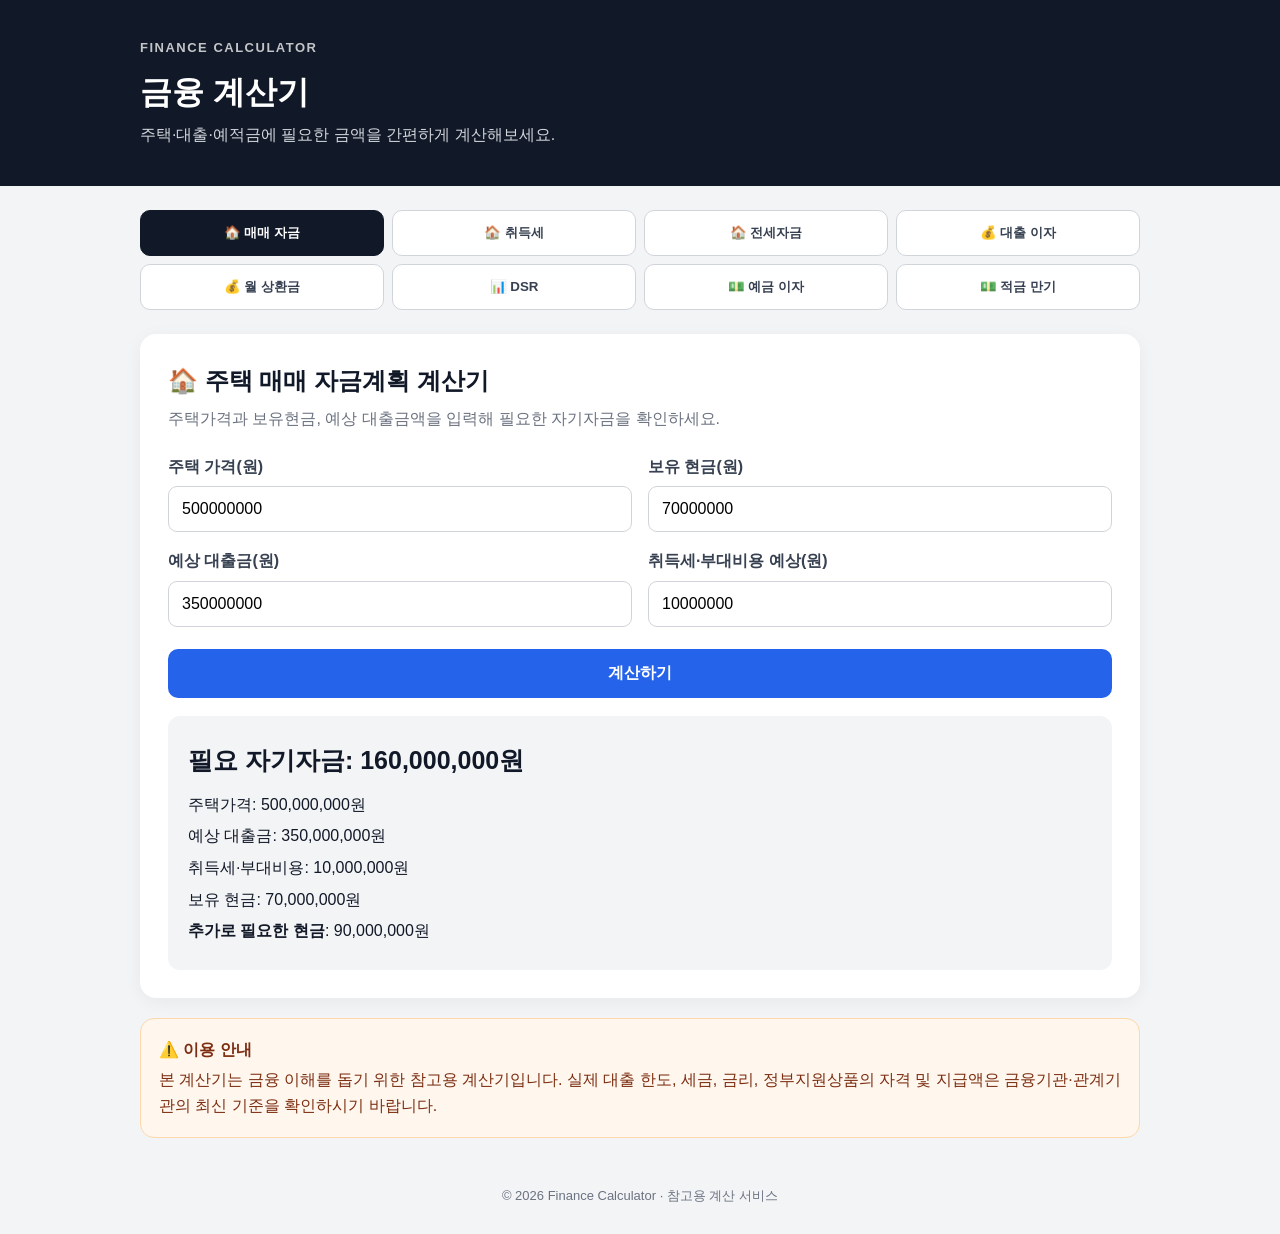
==== index.html @ c2bbce3e "Add files via upload" ====
<!DOCTYPE html>
<html lang="ko">
<head>
<meta charset="UTF-8">
<meta name="viewport" content="width=device-width, initial-scale=1.0">
<meta name="description" content="주택 매매 자금계획, 취득세, 전세자금, 대출이자, 월상환금, DSR, 예금이자, 적금 만기 계산기">
<meta name="theme-color" content="#111827">
<title>금융 계산기 | 주택·대출·예적금 계산</title>
<link rel="stylesheet" href="style.css">
</head>
<body>
<header>
  <div class="wrap">
    <div class="brand">FINANCE CALCULATOR</div>
    <h1>금융 계산기</h1>
    <p>주택·대출·예적금에 필요한 금액을 간편하게 계산해보세요.</p>
  </div>
</header>

<main class="wrap">
  <nav class="tabs" aria-label="계산기 메뉴">
    <button class="tab active" data-target="home">🏠 매매 자금</button>
    <button class="tab" data-target="tax">🏠 취득세</button>
    <button class="tab" data-target="jeonse">🏠 전세자금</button>
    <button class="tab" data-target="interest">💰 대출 이자</button>
    <button class="tab" data-target="payment">💰 월 상환금</button>
    <button class="tab" data-target="dsr">📊 DSR</button>
    <button class="tab" data-target="deposit">💵 예금 이자</button>
    <button class="tab" data-target="saving">💵 적금 만기</button>
  </nav>

  <section id="home" class="panel active">
    <h2>🏠 주택 매매 자금계획 계산기</h2>
    <p class="hint">주택가격과 보유현금, 예상 대출금액을 입력해 필요한 자기자금을 확인하세요.</p>
    <div class="grid">
      <label>주택 가격(원)<input id="homePrice" type="number" value="500000000"></label>
      <label>보유 현금(원)<input id="homeCash" type="number" value="70000000"></label>
      <label>예상 대출금(원)<input id="homeLoan" type="number" value="350000000"></label>
      <label>취득세·부대비용 예상(원)<input id="homeCost" type="number" value="10000000"></label>
    </div>
    <button class="calc" onclick="calcHome()">계산하기</button>
    <div id="homeResult" class="result"></div>
  </section>

  <section id="tax" class="panel">
    <h2>🏠 취득세 계산기</h2>
    <p class="hint">주택 매매가격을 기준으로 단순 예상 취득세를 계산합니다. 실제 세액은 주택 수·지역·감면 등에 따라 달라질 수 있습니다.</p>
    <div class="grid">
      <label>주택 가격(원)<input id="taxPrice" type="number" value="500000000"></label>
      <label>적용 세율(%)<input id="taxRate" type="number" step="0.01" value="1"></label>
    </div>
    <button class="calc" onclick="calcTax()">계산하기</button>
    <div id="taxResult" class="result"></div>
  </section>

  <section id="jeonse" class="panel">
    <h2>🏠 전세자금 계산기</h2>
    <p class="hint">전세보증금에서 자기자금과 대출금액을 구분해 필요한 현금을 확인합니다.</p>
    <div class="grid">
      <label>전세보증금(원)<input id="jeonsePrice" type="number" value="300000000"></label>
      <label>대출 비율(%)<input id="jeonseRate" type="number" step="0.1" value="80"></label>
      <label>보유 현금(원)<input id="jeonseCash" type="number" value="70000000"></label>
    </div>
    <button class="calc" onclick="calcJeonse()">계산하기</button>
    <div id="jeonseResult" class="result"></div>
  </section>

  <section id="interest" class="panel">
    <h2>💰 대출 이자 계산기</h2>
    <p class="hint">원금에 연이율을 적용한 단순 연간·월간 이자를 계산합니다.</p>
    <div class="grid">
      <label>대출금(원)<input id="interestLoan" type="number" value="100000000"></label>
      <label>연이율(%)<input id="interestRate" type="number" step="0.01" value="4"></label>
    </div>
    <button class="calc" onclick="calcInterest()">계산하기</button>
    <div id="interestResult" class="result"></div>
  </section>

  <section id="payment" class="panel">
    <h2>💰 월 상환금 계산기</h2>
    <p class="hint">원리금균등상환 기준 예상 월 상환액을 계산합니다.</p>
    <div class="grid">
      <label>대출금(원)<input id="payLoan" type="number" value="300000000"></label>
      <label>연이율(%)<input id="payRate" type="number" step="0.01" value="4"></label>
      <label>상환기간(년)<input id="payYears" type="number" value="30"></label>
    </div>
    <button class="calc" onclick="calcPayment()">계산하기</button>
    <div id="paymentResult" class="result"></div>
  </section>

  <section id="dsr" class="panel">
    <h2>📊 DSR 계산기</h2>
    <p class="hint">연소득 대비 연간 원리금 상환액 비율을 계산합니다.</p>
    <div class="grid">
      <label>연소득(원)<input id="dsrIncome" type="number" value="40000000"></label>
      <label>현재 대출 연간 원리금(원)<input id="dsrExisting" type="number" value="3000000"></label>
      <label>신규 대출 연간 원리금(원)<input id="dsrNew" type="number" value="9000000"></label>
    </div>
    <button class="calc" onclick="calcDSR()">계산하기</button>
    <div id="dsrResult" class="result"></div>
  </section>

  <section id="deposit" class="panel">
    <h2>💵 예금 이자 계산기</h2>
    <p class="hint">예치금과 기간, 금리를 입력해 세전·세후 예상 이자를 계산합니다. 일반과세 15.4%를 적용합니다.</p>
    <div class="grid">
      <label>예치금(원)<input id="depPrincipal" type="number" value="10000000"></label>
      <label>연이율(%)<input id="depRate" type="number" step="0.01" value="3"></label>
      <label>예치기간(개월)<input id="depMonths" type="number" value="12"></label>
    </div>
    <button class="calc" onclick="calcDeposit()">계산하기</button>
    <div id="depositResult" class="result"></div>
  </section>

  <section id="saving" class="panel">
    <h2>💵 적금 만기 계산기</h2>
    <p class="hint">매월 같은 금액을 납입하는 월 적립식 적금의 예상 만기금액을 계산합니다.</p>
    <div class="grid">
      <label>월 납입액(원)<input id="saveMonthly" type="number" value="500000"></label>
      <label>연이율(%)<input id="saveRate" type="number" step="0.01" value="4"></label>
      <label>기간(개월)<input id="saveMonths" type="number" value="12"></label>
    </div>
    <button class="calc" onclick="calcSaving()">계산하기</button>
    <div id="savingResult" class="result"></div>
  </section>

  <section class="notice">
    <strong>⚠️ 이용 안내</strong>
    <p>본 계산기는 금융 이해를 돕기 위한 참고용 계산기입니다. 실제 대출 한도, 세금, 금리, 정부지원상품의 자격 및 지급액은 금융기관·관계기관의 최신 기준을 확인하시기 바랍니다.</p>
  </section>
</main>

<footer>
  <div class="wrap">© 2026 Finance Calculator · 참고용 계산 서비스</div>
</footer>
<script src="script.js"></script>
</body>
</html>
---- style.css ----
*{box-sizing:border-box}body{margin:0;font-family:-apple-system,BlinkMacSystemFont,"Segoe UI","Noto Sans KR",sans-serif;background:#f3f4f6;color:#111827;line-height:1.6}header{background:#111827;color:#fff;padding:38px 20px}.wrap{max-width:1000px;margin:auto}.brand{font-size:13px;font-weight:800;letter-spacing:1.5px;opacity:.75}h1{font-size:32px;margin:8px 0 4px}header p{margin:0;color:#d1d5db}.tabs{display:grid;grid-template-columns:repeat(4,1fr);gap:8px;margin:24px 0}.tab{border:1px solid #d1d5db;background:#fff;padding:13px 8px;border-radius:10px;font-weight:700;cursor:pointer;color:#374151}.tab:hover,.tab.active{background:#111827;color:#fff;border-color:#111827}.panel{display:none;background:#fff;border-radius:16px;padding:28px;box-shadow:0 4px 18px rgba(0,0,0,.05);margin-bottom:18px}.panel.active{display:block}h2{margin:0 0 6px;font-size:24px}.hint{color:#6b7280;margin-top:0}.grid{display:grid;grid-template-columns:repeat(2,1fr);gap:16px;margin:22px 0}label{font-weight:700;color:#374151}input{display:block;width:100%;margin-top:7px;padding:13px;border:1px solid #d1d5db;border-radius:9px;font-size:16px;background:#fff}.calc{width:100%;padding:14px;border:0;border-radius:10px;background:#2563eb;color:#fff;font-size:16px;font-weight:800;cursor:pointer}.calc:hover{opacity:.9}.result{margin-top:18px;padding:20px;border-radius:12px;background:#f3f4f6;min-height:50px}.result .big{font-size:25px;font-weight:900;margin:4px 0 12px}.result p{margin:6px 0}.notice{background:#fff7ed;border:1px solid #fed7aa;border-radius:14px;padding:18px;margin:20px 0;color:#7c2d12}.notice p{margin:5px 0 0}footer{padding:28px 20px;text-align:center;color:#6b7280;font-size:13px}@media(max-width:700px){h1{font-size:27px}.tabs{grid-template-columns:repeat(2,1fr)}.panel{padding:20px}.grid{grid-template-columns:1fr}h2{font-size:21px}.tab{font-size:13px}}
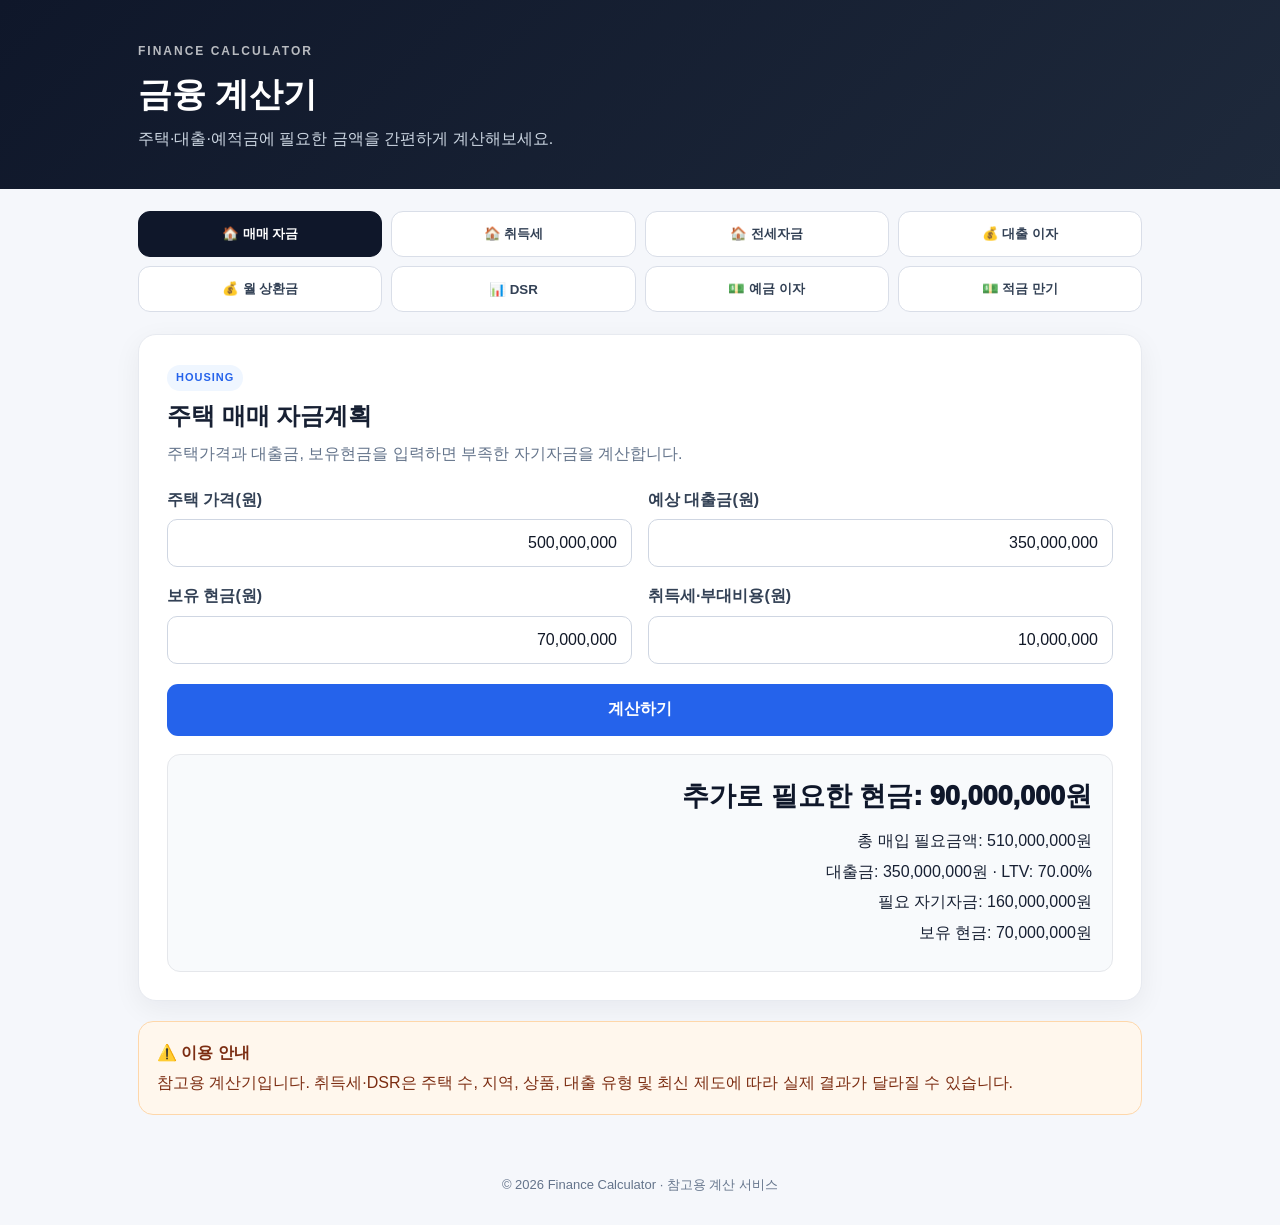
==== commit f6f556d4: "Add files via upload" ====
--- a/index.html
+++ b/index.html
@@ -1,138 +1,12 @@
-<!DOCTYPE html>
-<html lang="ko">
-<head>
-<meta charset="UTF-8">
-<meta name="viewport" content="width=device-width, initial-scale=1.0">
-<meta name="description" content="주택 매매 자금계획, 취득세, 전세자금, 대출이자, 월상환금, DSR, 예금이자, 적금 만기 계산기">
-<meta name="theme-color" content="#111827">
-<title>금융 계산기 | 주택·대출·예적금 계산</title>
-<link rel="stylesheet" href="style.css">
-</head>
-<body>
-<header>
-  <div class="wrap">
-    <div class="brand">FINANCE CALCULATOR</div>
-    <h1>금융 계산기</h1>
-    <p>주택·대출·예적금에 필요한 금액을 간편하게 계산해보세요.</p>
-  </div>
-</header>
-
-<main class="wrap">
-  <nav class="tabs" aria-label="계산기 메뉴">
-    <button class="tab active" data-target="home">🏠 매매 자금</button>
-    <button class="tab" data-target="tax">🏠 취득세</button>
-    <button class="tab" data-target="jeonse">🏠 전세자금</button>
-    <button class="tab" data-target="interest">💰 대출 이자</button>
-    <button class="tab" data-target="payment">💰 월 상환금</button>
-    <button class="tab" data-target="dsr">📊 DSR</button>
-    <button class="tab" data-target="deposit">💵 예금 이자</button>
-    <button class="tab" data-target="saving">💵 적금 만기</button>
-  </nav>
-
-  <section id="home" class="panel active">
-    <h2>🏠 주택 매매 자금계획 계산기</h2>
-    <p class="hint">주택가격과 보유현금, 예상 대출금액을 입력해 필요한 자기자금을 확인하세요.</p>
-    <div class="grid">
-      <label>주택 가격(원)<input id="homePrice" type="number" value="500000000"></label>
-      <label>보유 현금(원)<input id="homeCash" type="number" value="70000000"></label>
-      <label>예상 대출금(원)<input id="homeLoan" type="number" value="350000000"></label>
-      <label>취득세·부대비용 예상(원)<input id="homeCost" type="number" value="10000000"></label>
-    </div>
-    <button class="calc" onclick="calcHome()">계산하기</button>
-    <div id="homeResult" class="result"></div>
-  </section>
-
-  <section id="tax" class="panel">
-    <h2>🏠 취득세 계산기</h2>
-    <p class="hint">주택 매매가격을 기준으로 단순 예상 취득세를 계산합니다. 실제 세액은 주택 수·지역·감면 등에 따라 달라질 수 있습니다.</p>
-    <div class="grid">
-      <label>주택 가격(원)<input id="taxPrice" type="number" value="500000000"></label>
-      <label>적용 세율(%)<input id="taxRate" type="number" step="0.01" value="1"></label>
-    </div>
-    <button class="calc" onclick="calcTax()">계산하기</button>
-    <div id="taxResult" class="result"></div>
-  </section>
-
-  <section id="jeonse" class="panel">
-    <h2>🏠 전세자금 계산기</h2>
-    <p class="hint">전세보증금에서 자기자금과 대출금액을 구분해 필요한 현금을 확인합니다.</p>
-    <div class="grid">
-      <label>전세보증금(원)<input id="jeonsePrice" type="number" value="300000000"></label>
-      <label>대출 비율(%)<input id="jeonseRate" type="number" step="0.1" value="80"></label>
-      <label>보유 현금(원)<input id="jeonseCash" type="number" value="70000000"></label>
-    </div>
-    <button class="calc" onclick="calcJeonse()">계산하기</button>
-    <div id="jeonseResult" class="result"></div>
-  </section>
-
-  <section id="interest" class="panel">
-    <h2>💰 대출 이자 계산기</h2>
-    <p class="hint">원금에 연이율을 적용한 단순 연간·월간 이자를 계산합니다.</p>
-    <div class="grid">
-      <label>대출금(원)<input id="interestLoan" type="number" value="100000000"></label>
-      <label>연이율(%)<input id="interestRate" type="number" step="0.01" value="4"></label>
-    </div>
-    <button class="calc" onclick="calcInterest()">계산하기</button>
-    <div id="interestResult" class="result"></div>
-  </section>
-
-  <section id="payment" class="panel">
-    <h2>💰 월 상환금 계산기</h2>
-    <p class="hint">원리금균등상환 기준 예상 월 상환액을 계산합니다.</p>
-    <div class="grid">
-      <label>대출금(원)<input id="payLoan" type="number" value="300000000"></label>
-      <label>연이율(%)<input id="payRate" type="number" step="0.01" value="4"></label>
-      <label>상환기간(년)<input id="payYears" type="number" value="30"></label>
-    </div>
-    <button class="calc" onclick="calcPayment()">계산하기</button>
-    <div id="paymentResult" class="result"></div>
-  </section>
-
-  <section id="dsr" class="panel">
-    <h2>📊 DSR 계산기</h2>
-    <p class="hint">연소득 대비 연간 원리금 상환액 비율을 계산합니다.</p>
-    <div class="grid">
-      <label>연소득(원)<input id="dsrIncome" type="number" value="40000000"></label>
-      <label>현재 대출 연간 원리금(원)<input id="dsrExisting" type="number" value="3000000"></label>
-      <label>신규 대출 연간 원리금(원)<input id="dsrNew" type="number" value="9000000"></label>
-    </div>
-    <button class="calc" onclick="calcDSR()">계산하기</button>
-    <div id="dsrResult" class="result"></div>
-  </section>
-
-  <section id="deposit" class="panel">
-    <h2>💵 예금 이자 계산기</h2>
-    <p class="hint">예치금과 기간, 금리를 입력해 세전·세후 예상 이자를 계산합니다. 일반과세 15.4%를 적용합니다.</p>
-    <div class="grid">
-      <label>예치금(원)<input id="depPrincipal" type="number" value="10000000"></label>
-      <label>연이율(%)<input id="depRate" type="number" step="0.01" value="3"></label>
-      <label>예치기간(개월)<input id="depMonths" type="number" value="12"></label>
-    </div>
-    <button class="calc" onclick="calcDeposit()">계산하기</button>
-    <div id="depositResult" class="result"></div>
-  </section>
-
-  <section id="saving" class="panel">
-    <h2>💵 적금 만기 계산기</h2>
-    <p class="hint">매월 같은 금액을 납입하는 월 적립식 적금의 예상 만기금액을 계산합니다.</p>
-    <div class="grid">
-      <label>월 납입액(원)<input id="saveMonthly" type="number" value="500000"></label>
-      <label>연이율(%)<input id="saveRate" type="number" step="0.01" value="4"></label>
-      <label>기간(개월)<input id="saveMonths" type="number" value="12"></label>
-    </div>
-    <button class="calc" onclick="calcSaving()">계산하기</button>
-    <div id="savingResult" class="result"></div>
-  </section>
-
-  <section class="notice">
-    <strong>⚠️ 이용 안내</strong>
-    <p>본 계산기는 금융 이해를 돕기 위한 참고용 계산기입니다. 실제 대출 한도, 세금, 금리, 정부지원상품의 자격 및 지급액은 금융기관·관계기관의 최신 기준을 확인하시기 바랍니다.</p>
-  </section>
-</main>
-
-<footer>
-  <div class="wrap">© 2026 Finance Calculator · 참고용 계산 서비스</div>
-</footer>
-<script src="script.js"></script>
-</body>
-</html>+<!doctype html><html lang="ko"><head><meta charset="utf-8"><meta name="viewport" content="width=device-width,initial-scale=1"><meta name="description" content="주택·대출·예적금 금융 계산기"><meta name="theme-color" content="#0f172a"><title>금융 계산기 | 주택·대출·예적금</title><link rel="stylesheet" href="style.css"></head><body>
+<header><div class="wrap"><div class="eyebrow">FINANCE CALCULATOR</div><h1>금융 계산기</h1><p>주택·대출·예적금에 필요한 금액을 간편하게 계산해보세요.</p></div></header>
+<main class="wrap"><nav class="tabs"><button class="tab active" data-target="home">🏠 매매 자금</button><button class="tab" data-target="tax">🏠 취득세</button><button class="tab" data-target="jeonse">🏠 전세자금</button><button class="tab" data-target="interest">💰 대출 이자</button><button class="tab" data-target="payment">💰 월 상환금</button><button class="tab" data-target="dsr">📊 DSR</button><button class="tab" data-target="deposit">💵 예금 이자</button><button class="tab" data-target="saving">💵 적금 만기</button></nav>
+<section id="home" class="panel active"><span class="tag">HOUSING</span><h2>주택 매매 자금계획</h2><p class="hint">주택가격과 대출금, 보유현금을 입력하면 부족한 자기자금을 계산합니다.</p><div class="grid"><label>주택 가격(원)<input class="money" id="homePrice" value="500000000"></label><label>예상 대출금(원)<input class="money" id="homeLoan" value="350000000"></label><label>보유 현금(원)<input class="money" id="homeCash" value="70000000"></label><label>취득세·부대비용(원)<input class="money" id="homeCost" value="10000000"></label></div><button class="calc" onclick="calcHome()">계산하기</button><div id="homeResult" class="result"></div></section>
+<section id="tax" class="panel"><span class="tag">TAX</span><h2>취득세 계산기</h2><p class="hint">일반적인 1주택 유상취득 참고 계산입니다. 다주택·법인·감면·지역 등에 따라 실제 세액은 달라집니다.</p><div class="grid"><label>주택 가격(원)<input class="money" id="taxPrice" value="500000000"></label><label>전용면적<select id="taxArea"><option value="under85">85㎡ 이하</option><option value="over85">85㎡ 초과</option></select></label></div><button class="calc" onclick="calcTax()">계산하기</button><div id="taxResult" class="result"></div></section>
+<section id="jeonse" class="panel"><span class="tag">JEONSE</span><h2>전세자금 계산기</h2><p class="hint">전세보증금과 대출비율을 기준으로 자기자금과 부족한 현금을 계산합니다.</p><div class="grid"><label>전세보증금(원)<input class="money" id="jeonsePrice" value="300000000"></label><label>대출 비율(%)<input id="jeonseRate" value="80"></label><label>보유 현금(원)<input class="money" id="jeonseCash" value="70000000"></label><label>연 대출금리(%)<input id="jeonseInterestRate" value="4"></label></div><button class="calc" onclick="calcJeonse()">계산하기</button><div id="jeonseResult" class="result"></div></section>
+<section id="interest" class="panel"><span class="tag">LOAN</span><h2>대출 이자 계산기</h2><p class="hint">원금과 연이율을 기준으로 기간 이자를 계산합니다.</p><div class="grid"><label>대출금(원)<input class="money" id="interestLoan" value="100000000"></label><label>연이율(%)<input id="interestRate" value="4"></label><label>대출기간(개월)<input id="interestMonths" value="12"></label></div><button class="calc" onclick="calcInterest()">계산하기</button><div id="interestResult" class="result"></div></section>
+<section id="payment" class="panel"><span class="tag">REPAYMENT</span><h2>월 상환금 계산기</h2><p class="hint">원리금균등·원금균등 상환을 선택해 예상 월 상환액과 총이자를 비교합니다.</p><div class="grid"><label>대출금(원)<input class="money" id="payLoan" value="300000000"></label><label>연이율(%)<input id="payRate" value="4"></label><label>상환기간(년)<input id="payYears" value="30"></label><label>상환방식<select id="payMethod"><option value="equal">원리금균등</option><option value="principal">원금균등</option></select></label></div><button class="calc" onclick="calcPayment()">계산하기</button><div id="paymentResult" class="result"></div></section>
+<section id="dsr" class="panel"><span class="tag">DSR</span><h2>DSR 계산기</h2><p class="hint">연소득 대비 연간 원리금 상환액을 계산합니다. 실제 심사에서는 대출별 산정방식과 스트레스 DSR 등이 적용될 수 있습니다.</p><div class="grid"><label>연소득(원)<input class="money" id="dsrIncome" value="40000000"></label><label>기존 대출 연간 원리금(원)<input class="money" id="dsrExisting" value="3000000"></label><label>신규 대출금(원)<input class="money" id="dsrNewLoan" value="300000000"></label><label>신규 대출금리(%)<input id="dsrRate" value="4"></label><label>신규 대출기간(년)<input id="dsrYears" value="30"></label><label>스트레스 금리 가산(%p)<input id="dsrStress" value="3"></label></div><button class="calc" onclick="calcDSR()">계산하기</button><div id="dsrResult" class="result"></div></section>
+<section id="deposit" class="panel"><span class="tag">DEPOSIT</span><h2>예금 이자 계산기</h2><p class="hint">일반과세 15.4%를 가정한 세전·세후 이자를 계산합니다.</p><div class="grid"><label>예치금(원)<input class="money" id="depPrincipal" value="10000000"></label><label>연이율(%)<input id="depRate" value="3"></label><label>예치기간(개월)<input id="depMonths" value="12"></label></div><button class="calc" onclick="calcDeposit()">계산하기</button><div id="depositResult" class="result"></div></section>
+<section id="saving" class="panel"><span class="tag">SAVING</span><h2>적금 만기 계산기</h2><p class="hint">매월 같은 금액을 납입하는 정기적금의 예상 만기금액을 계산합니다.</p><div class="grid"><label>월 납입액(원)<input class="money" id="saveMonthly" value="500000"></label><label>연이율(%)<input id="saveRate" value="4"></label><label>기간(개월)<input id="saveMonths" value="12"></label></div><button class="calc" onclick="calcSaving()">계산하기</button><div id="savingResult" class="result"></div></section>
+<section class="notice"><strong>⚠️ 이용 안내</strong><p>참고용 계산기입니다. 취득세·DSR은 주택 수, 지역, 상품, 대출 유형 및 최신 제도에 따라 실제 결과가 달라질 수 있습니다.</p></section></main><footer>© 2026 Finance Calculator · 참고용 계산 서비스</footer><script src="script.js"></script></body></html>
--- a/style.css
+++ b/style.css
@@ -1 +1 @@
-*{box-sizing:border-box}body{margin:0;font-family:-apple-system,BlinkMacSystemFont,"Segoe UI","Noto Sans KR",sans-serif;background:#f3f4f6;color:#111827;line-height:1.6}header{background:#111827;color:#fff;padding:38px 20px}.wrap{max-width:1000px;margin:auto}.brand{font-size:13px;font-weight:800;letter-spacing:1.5px;opacity:.75}h1{font-size:32px;margin:8px 0 4px}header p{margin:0;color:#d1d5db}.tabs{display:grid;grid-template-columns:repeat(4,1fr);gap:8px;margin:24px 0}.tab{border:1px solid #d1d5db;background:#fff;padding:13px 8px;border-radius:10px;font-weight:700;cursor:pointer;color:#374151}.tab:hover,.tab.active{background:#111827;color:#fff;border-color:#111827}.panel{display:none;background:#fff;border-radius:16px;padding:28px;box-shadow:0 4px 18px rgba(0,0,0,.05);margin-bottom:18px}.panel.active{display:block}h2{margin:0 0 6px;font-size:24px}.hint{color:#6b7280;margin-top:0}.grid{display:grid;grid-template-columns:repeat(2,1fr);gap:16px;margin:22px 0}label{font-weight:700;color:#374151}input{display:block;width:100%;margin-top:7px;padding:13px;border:1px solid #d1d5db;border-radius:9px;font-size:16px;background:#fff}.calc{width:100%;padding:14px;border:0;border-radius:10px;background:#2563eb;color:#fff;font-size:16px;font-weight:800;cursor:pointer}.calc:hover{opacity:.9}.result{margin-top:18px;padding:20px;border-radius:12px;background:#f3f4f6;min-height:50px}.result .big{font-size:25px;font-weight:900;margin:4px 0 12px}.result p{margin:6px 0}.notice{background:#fff7ed;border:1px solid #fed7aa;border-radius:14px;padding:18px;margin:20px 0;color:#7c2d12}.notice p{margin:5px 0 0}footer{padding:28px 20px;text-align:center;color:#6b7280;font-size:13px}@media(max-width:700px){h1{font-size:27px}.tabs{grid-template-columns:repeat(2,1fr)}.panel{padding:20px}.grid{grid-template-columns:1fr}h2{font-size:21px}.tab{font-size:13px}}+*{box-sizing:border-box}body{margin:0;font-family:-apple-system,BlinkMacSystemFont,"Segoe UI","Noto Sans KR",sans-serif;background:#f5f7fb;color:#172033;line-height:1.6}.wrap{max-width:1040px;margin:auto;padding:0 18px}header{background:linear-gradient(135deg,#0f172a,#1e293b);color:#fff;padding:42px 0 38px}.eyebrow{font-size:12px;font-weight:800;letter-spacing:2px;opacity:.7}h1{font-size:34px;margin:6px 0 4px}header p{margin:0;color:#cbd5e1}.tabs{display:grid;grid-template-columns:repeat(4,1fr);gap:9px;margin:22px 0}.tab{border:1px solid #d9dee8;background:#fff;padding:13px 7px;border-radius:12px;font-weight:800;cursor:pointer;color:#334155}.tab.active,.tab:hover{background:#0f172a;color:#fff;border-color:#0f172a}.panel{display:none;background:#fff;border:1px solid #e7eaf0;border-radius:18px;padding:28px;box-shadow:0 8px 28px rgba(15,23,42,.06);margin-bottom:18px}.panel.active{display:block}.tag{display:inline-block;font-size:11px;font-weight:900;letter-spacing:1px;color:#2563eb;background:#eff6ff;border-radius:999px;padding:4px 9px;margin-bottom:6px}h2{margin:0 0 6px;font-size:24px}.hint{margin:0 0 20px;color:#64748b}.grid{display:grid;grid-template-columns:repeat(2,1fr);gap:16px}label{font-weight:800;color:#334155}input,select{display:block;width:100%;margin-top:7px;height:48px;padding:0 14px;border:1px solid #cfd6e2;border-radius:10px;font-size:16px;background:#fff;color:#111827;text-align:right}select{text-align:left}.calc{width:100%;margin-top:20px;height:52px;border:0;border-radius:11px;background:#2563eb;color:#fff;font-size:16px;font-weight:900}.result{margin-top:18px;padding:20px;border-radius:13px;background:#f8fafc;border:1px solid #e5e7eb;text-align:right}.result .big{font-size:27px;font-weight:950;color:#0f172a;margin:0 0 10px}.result p{margin:5px 0}.notice{background:#fff7ed;border:1px solid #fed7aa;border-radius:15px;padding:18px;color:#7c2d12;margin:20px 0 30px}.notice p{margin:5px 0 0}footer{text-align:center;color:#64748b;font-size:13px;padding:30px 18px}@media(max-width:700px){.wrap{padding:0 13px}.tabs{grid-template-columns:repeat(2,1fr)}.panel{padding:20px}.grid{grid-template-columns:1fr}h1{font-size:28px}h2{font-size:21px}.result .big{font-size:24px}}
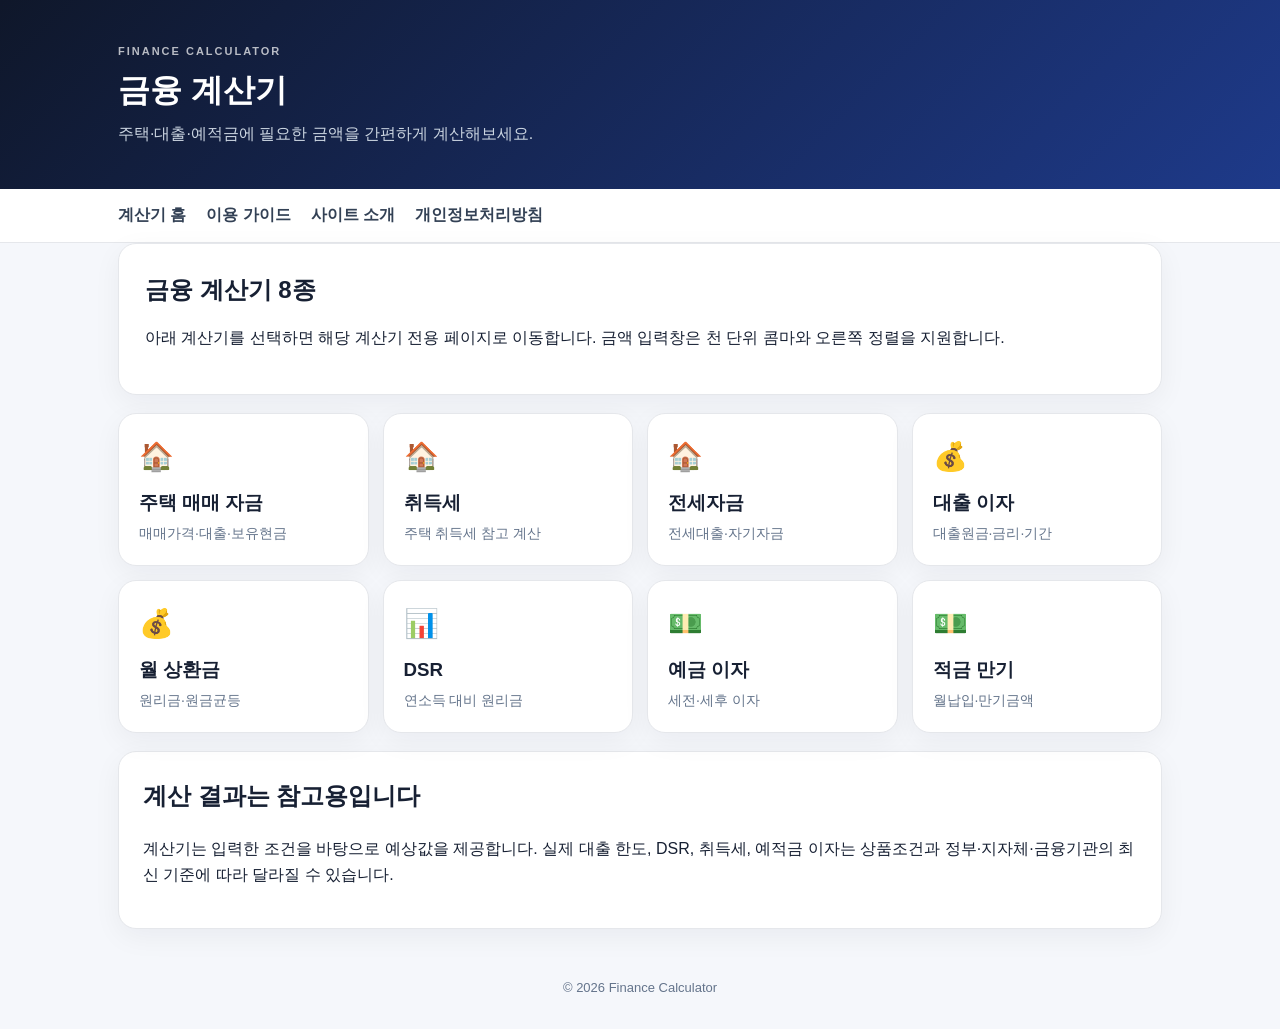
==== commit b6578793: "Add files via upload" ====
--- a/index.html
+++ b/index.html
@@ -1,12 +1,16 @@
-<!doctype html><html lang="ko"><head><meta charset="utf-8"><meta name="viewport" content="width=device-width,initial-scale=1"><meta name="description" content="주택·대출·예적금 금융 계산기"><meta name="theme-color" content="#0f172a"><title>금융 계산기 | 주택·대출·예적금</title><link rel="stylesheet" href="style.css"></head><body>
+<!doctype html><html lang="ko"><head><meta charset="utf-8"><meta name="viewport" content="width=device-width,initial-scale=1"><meta name="description" content="주택, 대출, 전세, 예금, 적금 금융 계산기 8종"><title>금융 계산기 8종 | Finance Calculator</title><link rel="stylesheet" href="style.css"></head><body>
 <header><div class="wrap"><div class="eyebrow">FINANCE CALCULATOR</div><h1>금융 계산기</h1><p>주택·대출·예적금에 필요한 금액을 간편하게 계산해보세요.</p></div></header>
-<main class="wrap"><nav class="tabs"><button class="tab active" data-target="home">🏠 매매 자금</button><button class="tab" data-target="tax">🏠 취득세</button><button class="tab" data-target="jeonse">🏠 전세자금</button><button class="tab" data-target="interest">💰 대출 이자</button><button class="tab" data-target="payment">💰 월 상환금</button><button class="tab" data-target="dsr">📊 DSR</button><button class="tab" data-target="deposit">💵 예금 이자</button><button class="tab" data-target="saving">💵 적금 만기</button></nav>
-<section id="home" class="panel active"><span class="tag">HOUSING</span><h2>주택 매매 자금계획</h2><p class="hint">주택가격과 대출금, 보유현금을 입력하면 부족한 자기자금을 계산합니다.</p><div class="grid"><label>주택 가격(원)<input class="money" id="homePrice" value="500000000"></label><label>예상 대출금(원)<input class="money" id="homeLoan" value="350000000"></label><label>보유 현금(원)<input class="money" id="homeCash" value="70000000"></label><label>취득세·부대비용(원)<input class="money" id="homeCost" value="10000000"></label></div><button class="calc" onclick="calcHome()">계산하기</button><div id="homeResult" class="result"></div></section>
-<section id="tax" class="panel"><span class="tag">TAX</span><h2>취득세 계산기</h2><p class="hint">일반적인 1주택 유상취득 참고 계산입니다. 다주택·법인·감면·지역 등에 따라 실제 세액은 달라집니다.</p><div class="grid"><label>주택 가격(원)<input class="money" id="taxPrice" value="500000000"></label><label>전용면적<select id="taxArea"><option value="under85">85㎡ 이하</option><option value="over85">85㎡ 초과</option></select></label></div><button class="calc" onclick="calcTax()">계산하기</button><div id="taxResult" class="result"></div></section>
-<section id="jeonse" class="panel"><span class="tag">JEONSE</span><h2>전세자금 계산기</h2><p class="hint">전세보증금과 대출비율을 기준으로 자기자금과 부족한 현금을 계산합니다.</p><div class="grid"><label>전세보증금(원)<input class="money" id="jeonsePrice" value="300000000"></label><label>대출 비율(%)<input id="jeonseRate" value="80"></label><label>보유 현금(원)<input class="money" id="jeonseCash" value="70000000"></label><label>연 대출금리(%)<input id="jeonseInterestRate" value="4"></label></div><button class="calc" onclick="calcJeonse()">계산하기</button><div id="jeonseResult" class="result"></div></section>
-<section id="interest" class="panel"><span class="tag">LOAN</span><h2>대출 이자 계산기</h2><p class="hint">원금과 연이율을 기준으로 기간 이자를 계산합니다.</p><div class="grid"><label>대출금(원)<input class="money" id="interestLoan" value="100000000"></label><label>연이율(%)<input id="interestRate" value="4"></label><label>대출기간(개월)<input id="interestMonths" value="12"></label></div><button class="calc" onclick="calcInterest()">계산하기</button><div id="interestResult" class="result"></div></section>
-<section id="payment" class="panel"><span class="tag">REPAYMENT</span><h2>월 상환금 계산기</h2><p class="hint">원리금균등·원금균등 상환을 선택해 예상 월 상환액과 총이자를 비교합니다.</p><div class="grid"><label>대출금(원)<input class="money" id="payLoan" value="300000000"></label><label>연이율(%)<input id="payRate" value="4"></label><label>상환기간(년)<input id="payYears" value="30"></label><label>상환방식<select id="payMethod"><option value="equal">원리금균등</option><option value="principal">원금균등</option></select></label></div><button class="calc" onclick="calcPayment()">계산하기</button><div id="paymentResult" class="result"></div></section>
-<section id="dsr" class="panel"><span class="tag">DSR</span><h2>DSR 계산기</h2><p class="hint">연소득 대비 연간 원리금 상환액을 계산합니다. 실제 심사에서는 대출별 산정방식과 스트레스 DSR 등이 적용될 수 있습니다.</p><div class="grid"><label>연소득(원)<input class="money" id="dsrIncome" value="40000000"></label><label>기존 대출 연간 원리금(원)<input class="money" id="dsrExisting" value="3000000"></label><label>신규 대출금(원)<input class="money" id="dsrNewLoan" value="300000000"></label><label>신규 대출금리(%)<input id="dsrRate" value="4"></label><label>신규 대출기간(년)<input id="dsrYears" value="30"></label><label>스트레스 금리 가산(%p)<input id="dsrStress" value="3"></label></div><button class="calc" onclick="calcDSR()">계산하기</button><div id="dsrResult" class="result"></div></section>
-<section id="deposit" class="panel"><span class="tag">DEPOSIT</span><h2>예금 이자 계산기</h2><p class="hint">일반과세 15.4%를 가정한 세전·세후 이자를 계산합니다.</p><div class="grid"><label>예치금(원)<input class="money" id="depPrincipal" value="10000000"></label><label>연이율(%)<input id="depRate" value="3"></label><label>예치기간(개월)<input id="depMonths" value="12"></label></div><button class="calc" onclick="calcDeposit()">계산하기</button><div id="depositResult" class="result"></div></section>
-<section id="saving" class="panel"><span class="tag">SAVING</span><h2>적금 만기 계산기</h2><p class="hint">매월 같은 금액을 납입하는 정기적금의 예상 만기금액을 계산합니다.</p><div class="grid"><label>월 납입액(원)<input class="money" id="saveMonthly" value="500000"></label><label>연이율(%)<input id="saveRate" value="4"></label><label>기간(개월)<input id="saveMonths" value="12"></label></div><button class="calc" onclick="calcSaving()">계산하기</button><div id="savingResult" class="result"></div></section>
-<section class="notice"><strong>⚠️ 이용 안내</strong><p>참고용 계산기입니다. 취득세·DSR은 주택 수, 지역, 상품, 대출 유형 및 최신 제도에 따라 실제 결과가 달라질 수 있습니다.</p></section></main><footer>© 2026 Finance Calculator · 참고용 계산 서비스</footer><script src="script.js"></script></body></html>
+<nav><div class="wrap"><a href="index.html">계산기 홈</a><a href="guide.html">이용 가이드</a><a href="about.html">사이트 소개</a><a href="privacy.html">개인정보처리방침</a></div></nav>
+<main class="wrap"><section class="hero"><h2>금융 계산기 8종</h2><p>아래 계산기를 선택하면 해당 계산기 전용 페이지로 이동합니다. 금액 입력창은 천 단위 콤마와 오른쪽 정렬을 지원합니다.</p></section>
+<div class="cards">
+<a class="card" href="home.html"><div class="icon">🏠</div><h3>주택 매매 자금</h3><p>매매가격·대출·보유현금</p></a>
+<a class="card" href="tax.html"><div class="icon">🏠</div><h3>취득세</h3><p>주택 취득세 참고 계산</p></a>
+<a class="card" href="jeonse.html"><div class="icon">🏠</div><h3>전세자금</h3><p>전세대출·자기자금</p></a>
+<a class="card" href="loan.html"><div class="icon">💰</div><h3>대출 이자</h3><p>대출원금·금리·기간</p></a>
+<a class="card" href="payment.html"><div class="icon">💰</div><h3>월 상환금</h3><p>원리금·원금균등</p></a>
+<a class="card" href="dsr.html"><div class="icon">📊</div><h3>DSR</h3><p>연소득 대비 원리금</p></a>
+<a class="card" href="deposit.html"><div class="icon">💵</div><h3>예금 이자</h3><p>세전·세후 이자</p></a>
+<a class="card" href="saving.html"><div class="icon">💵</div><h3>적금 만기</h3><p>월납입·만기금액</p></a>
+</div>
+<section class="info" style="margin-top:18px"><h2>계산 결과는 참고용입니다</h2><p>계산기는 입력한 조건을 바탕으로 예상값을 제공합니다. 실제 대출 한도, DSR, 취득세, 예적금 이자는 상품조건과 정부·지자체·금융기관의 최신 기준에 따라 달라질 수 있습니다.</p></section></main>
+<footer>© 2026 Finance Calculator</footer></body></html>
--- a/style.css
+++ b/style.css
@@ -1 +1,36 @@
-*{box-sizing:border-box}body{margin:0;font-family:-apple-system,BlinkMacSystemFont,"Segoe UI","Noto Sans KR",sans-serif;background:#f5f7fb;color:#172033;line-height:1.6}.wrap{max-width:1040px;margin:auto;padding:0 18px}header{background:linear-gradient(135deg,#0f172a,#1e293b);color:#fff;padding:42px 0 38px}.eyebrow{font-size:12px;font-weight:800;letter-spacing:2px;opacity:.7}h1{font-size:34px;margin:6px 0 4px}header p{margin:0;color:#cbd5e1}.tabs{display:grid;grid-template-columns:repeat(4,1fr);gap:9px;margin:22px 0}.tab{border:1px solid #d9dee8;background:#fff;padding:13px 7px;border-radius:12px;font-weight:800;cursor:pointer;color:#334155}.tab.active,.tab:hover{background:#0f172a;color:#fff;border-color:#0f172a}.panel{display:none;background:#fff;border:1px solid #e7eaf0;border-radius:18px;padding:28px;box-shadow:0 8px 28px rgba(15,23,42,.06);margin-bottom:18px}.panel.active{display:block}.tag{display:inline-block;font-size:11px;font-weight:900;letter-spacing:1px;color:#2563eb;background:#eff6ff;border-radius:999px;padding:4px 9px;margin-bottom:6px}h2{margin:0 0 6px;font-size:24px}.hint{margin:0 0 20px;color:#64748b}.grid{display:grid;grid-template-columns:repeat(2,1fr);gap:16px}label{font-weight:800;color:#334155}input,select{display:block;width:100%;margin-top:7px;height:48px;padding:0 14px;border:1px solid #cfd6e2;border-radius:10px;font-size:16px;background:#fff;color:#111827;text-align:right}select{text-align:left}.calc{width:100%;margin-top:20px;height:52px;border:0;border-radius:11px;background:#2563eb;color:#fff;font-size:16px;font-weight:900}.result{margin-top:18px;padding:20px;border-radius:13px;background:#f8fafc;border:1px solid #e5e7eb;text-align:right}.result .big{font-size:27px;font-weight:950;color:#0f172a;margin:0 0 10px}.result p{margin:5px 0}.notice{background:#fff7ed;border:1px solid #fed7aa;border-radius:15px;padding:18px;color:#7c2d12;margin:20px 0 30px}.notice p{margin:5px 0 0}footer{text-align:center;color:#64748b;font-size:13px;padding:30px 18px}@media(max-width:700px){.wrap{padding:0 13px}.tabs{grid-template-columns:repeat(2,1fr)}.panel{padding:20px}.grid{grid-template-columns:1fr}h1{font-size:28px}h2{font-size:21px}.result .big{font-size:24px}}
+
+*{box-sizing:border-box}
+body{margin:0;background:#f5f7fb;color:#172033;font-family:-apple-system,BlinkMacSystemFont,"Segoe UI","Noto Sans KR",sans-serif;line-height:1.65}
+.wrap{max-width:1080px;margin:auto;padding:0 18px}
+header{background:linear-gradient(135deg,#0f172a,#1e3a8a);color:#fff;padding:42px 0}
+header h1{margin:4px 0;font-size:32px}
+header p{margin:0;color:#cbd5e1}
+.eyebrow{font-size:11px;letter-spacing:2px;opacity:.7;font-weight:800}
+nav{background:#fff;border-bottom:1px solid #e5e7eb}
+nav .wrap{display:flex;gap:20px;overflow:auto}
+nav a{padding:13px 0;white-space:nowrap;color:#334155;text-decoration:none;font-weight:800}
+main{padding:25px 0 40px}
+.hero,.card,.calculator,.info,.notice{background:#fff;border:1px solid #e5e7eb;border-radius:18px;box-shadow:0 8px 28px rgba(15,23,42,.05)}
+.hero{padding:26px;margin-bottom:18px}
+.hero h2{margin:0 0 5px}
+.cards{display:grid;grid-template-columns:repeat(4,1fr);gap:14px}
+.card{padding:20px;text-decoration:none;color:inherit;transition:.15s}
+.card:hover{transform:translateY(-2px);box-shadow:0 12px 30px rgba(15,23,42,.1)}
+.icon{font-size:28px}.card h3{margin:8px 0 3px}.card p{margin:0;color:#64748b;font-size:14px}
+.calculator{padding:26px;margin-bottom:18px}
+.tag{display:inline-block;padding:3px 9px;border-radius:999px;background:#eff6ff;color:#2563eb;font-size:11px;font-weight:900;letter-spacing:1px}
+.calculator h2{margin:7px 0 5px}.hint{color:#64748b;margin-top:0}
+.grid{display:grid;grid-template-columns:repeat(2,1fr);gap:15px}
+label{font-weight:800;color:#334155}
+input,select{width:100%;height:48px;margin-top:6px;border:1px solid #cbd5e1;border-radius:10px;padding:0 13px;font-size:16px;text-align:right;background:#fff}
+select{text-align:left}
+.calc{width:100%;height:52px;margin-top:18px;border:0;border-radius:11px;background:#2563eb;color:#fff;font-weight:900;font-size:16px;cursor:pointer}
+.result{margin-top:18px;padding:18px;border-radius:12px;background:#f8fafc;border:1px solid #e2e8f0;text-align:right}
+.result .big{font-size:25px;font-weight:950}
+.result p{margin:5px 0}
+.info{padding:24px;margin-bottom:18px}.info h2{margin-top:0}
+.notice{padding:18px;background:#fff7ed;border-color:#fed7aa;color:#7c2d12}
+footer{text-align:center;padding:30px 18px;color:#64748b;font-size:13px}
+.back{display:inline-block;margin-bottom:15px;color:#2563eb;text-decoration:none;font-weight:800}
+@media(max-width:760px){.cards{grid-template-columns:repeat(2,1fr)}.grid{grid-template-columns:1fr}.calculator{padding:20px}.hero{padding:20px}header{padding:32px 0}}
+@media(max-width:420px){.cards{grid-template-columns:1fr}}
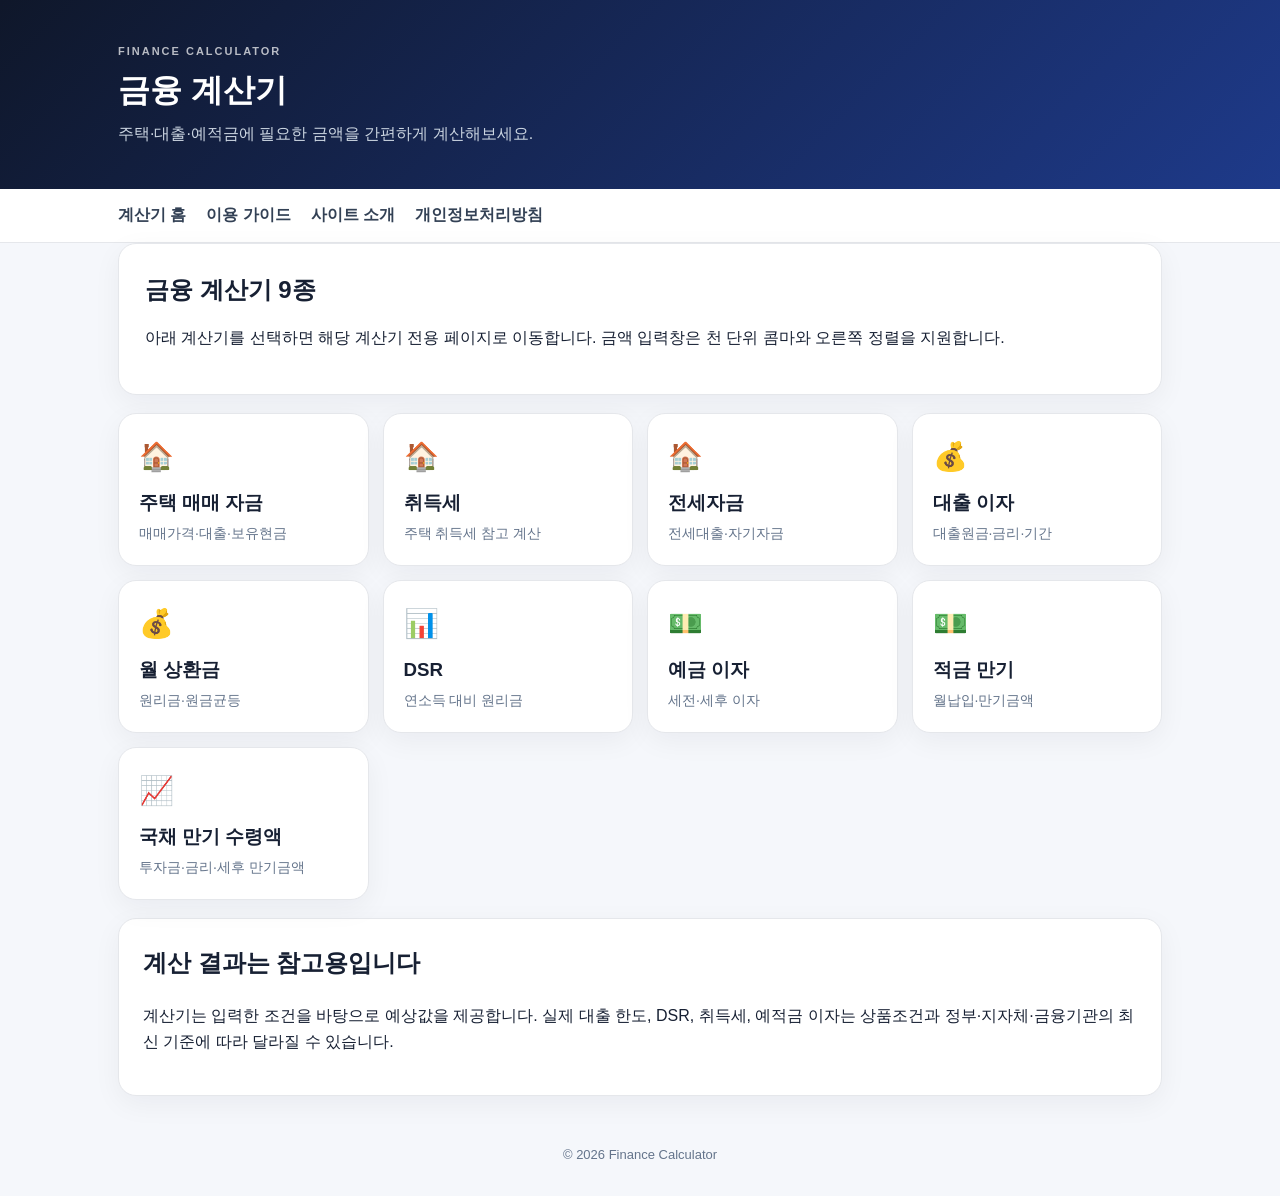
==== commit 41653efd: "Add files via upload" ====
--- a/index.html
+++ b/index.html
@@ -1,7 +1,7 @@
-<!doctype html><html lang="ko"><head><meta charset="utf-8"><meta name="viewport" content="width=device-width,initial-scale=1"><meta name="description" content="주택, 대출, 전세, 예금, 적금 금융 계산기 8종"><title>금융 계산기 8종 | Finance Calculator</title><link rel="stylesheet" href="style.css"></head><body>
+<!doctype html><html lang="ko"><head><meta charset="utf-8"><meta name="viewport" content="width=device-width,initial-scale=1"><meta name="description" content="주택, 대출, 전세, 예금, 적금, 개인투자용 국채 금융 계산기 9종"><title>금융 계산기 9종 | Finance Calculator</title><link rel="stylesheet" href="style.css"></head><body>
 <header><div class="wrap"><div class="eyebrow">FINANCE CALCULATOR</div><h1>금융 계산기</h1><p>주택·대출·예적금에 필요한 금액을 간편하게 계산해보세요.</p></div></header>
 <nav><div class="wrap"><a href="index.html">계산기 홈</a><a href="guide.html">이용 가이드</a><a href="about.html">사이트 소개</a><a href="privacy.html">개인정보처리방침</a></div></nav>
-<main class="wrap"><section class="hero"><h2>금융 계산기 8종</h2><p>아래 계산기를 선택하면 해당 계산기 전용 페이지로 이동합니다. 금액 입력창은 천 단위 콤마와 오른쪽 정렬을 지원합니다.</p></section>
+<main class="wrap"><section class="hero"><h2>금융 계산기 9종</h2><p>아래 계산기를 선택하면 해당 계산기 전용 페이지로 이동합니다. 금액 입력창은 천 단위 콤마와 오른쪽 정렬을 지원합니다.</p></section>
 <div class="cards">
 <a class="card" href="home.html"><div class="icon">🏠</div><h3>주택 매매 자금</h3><p>매매가격·대출·보유현금</p></a>
 <a class="card" href="tax.html"><div class="icon">🏠</div><h3>취득세</h3><p>주택 취득세 참고 계산</p></a>
@@ -11,6 +11,7 @@
 <a class="card" href="dsr.html"><div class="icon">📊</div><h3>DSR</h3><p>연소득 대비 원리금</p></a>
 <a class="card" href="deposit.html"><div class="icon">💵</div><h3>예금 이자</h3><p>세전·세후 이자</p></a>
 <a class="card" href="saving.html"><div class="icon">💵</div><h3>적금 만기</h3><p>월납입·만기금액</p></a>
+<a class="card" href="bond.html"><div class="icon">📈</div><h3>국채 만기 수령액</h3><p>투자금·금리·세후 만기금액</p></a>
 </div>
 <section class="info" style="margin-top:18px"><h2>계산 결과는 참고용입니다</h2><p>계산기는 입력한 조건을 바탕으로 예상값을 제공합니다. 실제 대출 한도, DSR, 취득세, 예적금 이자는 상품조건과 정부·지자체·금융기관의 최신 기준에 따라 달라질 수 있습니다.</p></section></main>
 <footer>© 2026 Finance Calculator</footer></body></html>
